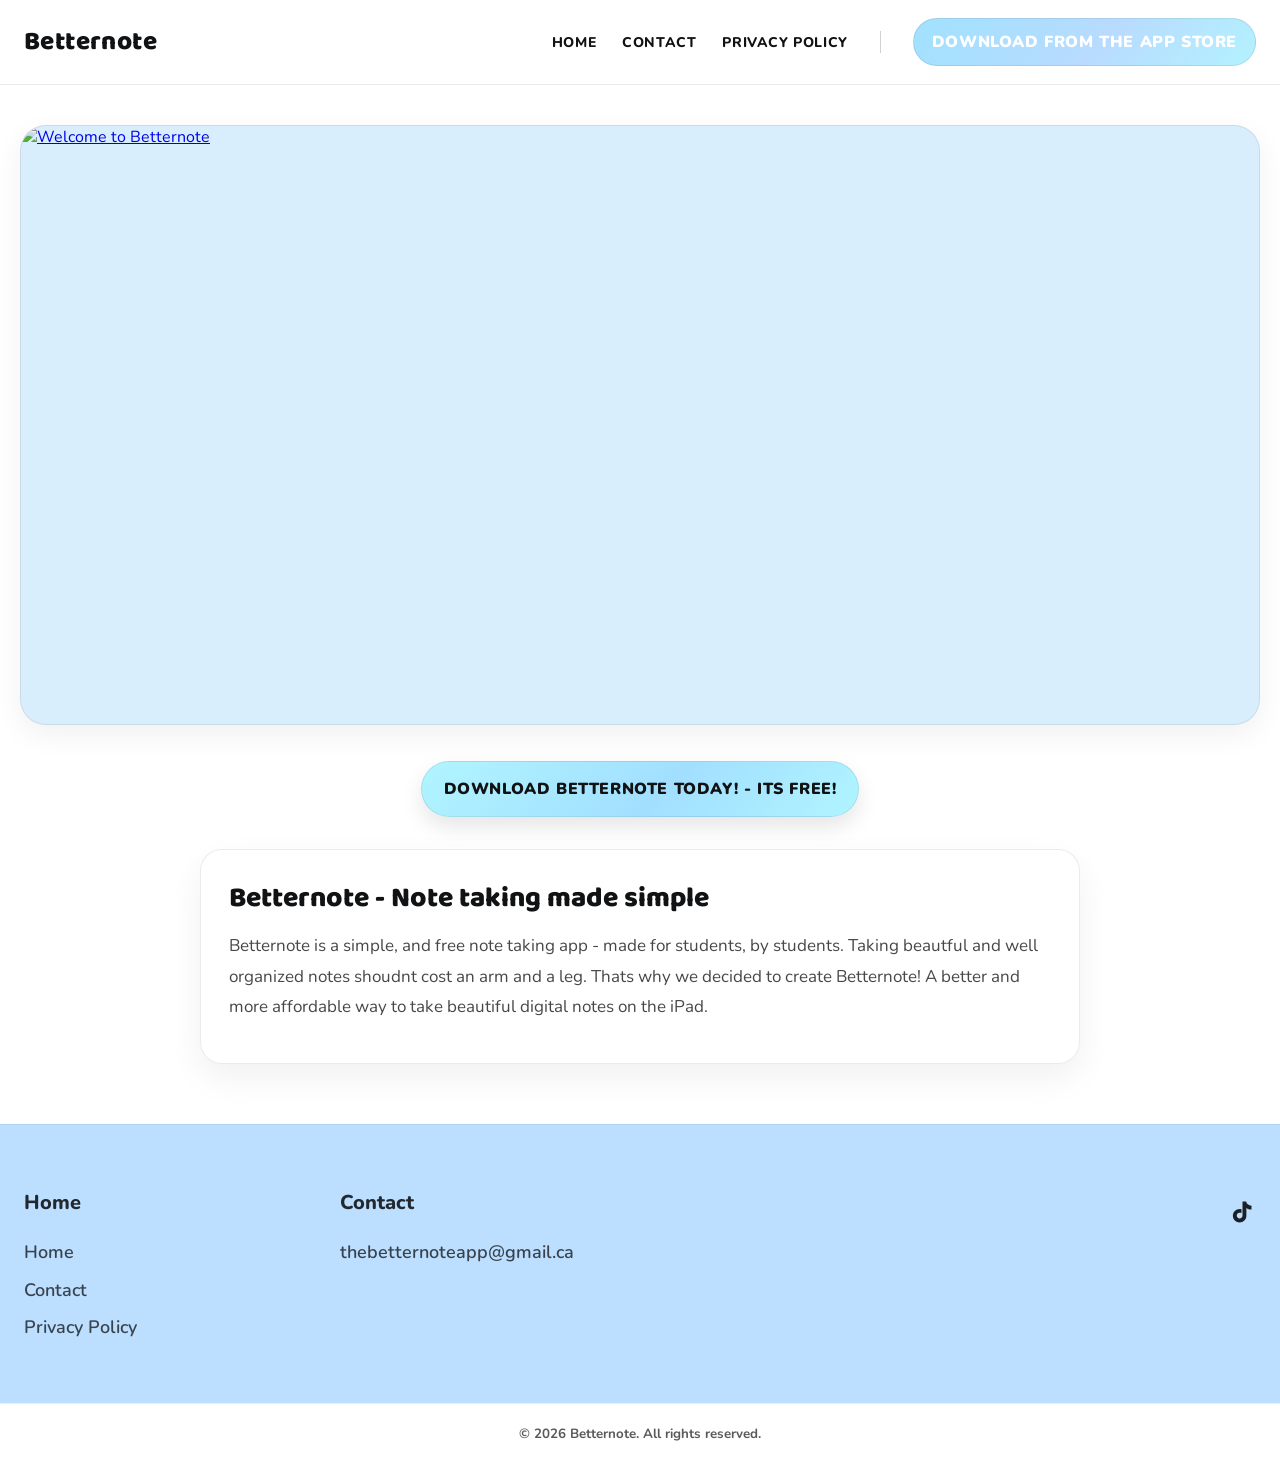
==== index.html @ 7df2964e "Initial Betternote website upload" ====
<!doctype html>
<html lang="en">
<head>
  <meta charset="UTF-8" />
  <meta name="viewport" content="width=device-width, initial-scale=1.0" />
  <title>Betternote</title>

  <!-- Optional: nice rounded fonts -->
  <link rel="preconnect" href="https://fonts.googleapis.com">
  <link rel="preconnect" href="https://fonts.gstatic.com" crossorigin>
  <link href="https://fonts.googleapis.com/css2?family=Baloo+2:wght@500;700;800&family=Nunito:wght@400;700;800&display=swap" rel="stylesheet">

  <link rel="icon" type="image/png" sizes="32x32" href="./ColourMeicon.png">
<link rel="icon" type="image/png" sizes="16x16" href="./ColourMeicon.png">
<link rel="apple-touch-icon" sizes="180x180" href="./ColourMeicon.png">

  <link rel="stylesheet" href="styles.css" />
  <link rel="icon" href="./ColourMeicon.png">
</head>

<body>
  <!-- Top thin bar 
  <div class="topbar">
    <div class="wrap topbar__inner">
      <p>Made for Ipad</p>
    </div>
  </div> -->

  <!-- Main nav -->
  <header class="header">
    <div class="wrap header__inner">
      <a class="brand" href="#">
        <span class="brand__title">Betternote</span>
      </a>

      <button class="navToggle" type="button" aria-label="Open menu" aria-expanded="false" aria-controls="primaryNav">
  ☰
</button>

      <nav class="nav" aria-label="Primary navigation">
        <a href="index.html" class="nav__link">Home</a>
        <a href="contact.html" class="nav__link isActive" aria-current="page">Contact</a>
        <a href="privacy.html" class="nav__link">Privacy Policy</a>


        <span class="nav__divider" aria-hidden="true"></span>

        <a class="nav__cta" href="https://apps.apple.com/ca/app/colourful/id6755753703">Download from the App Store</a>
      </nav>
    </div>
  </header>

  <!-- ✅ Main content (wrap ONLY the inner content, not the whole page) -->
  <main>
    <div class="wrap">
      <section class="hero heroCarousel" aria-roledescription="carousel" aria-label="Homepage hero banners">
        <a class="heroCarousel__link" href="#" aria-label="Open featured banner link">
          <img class="heroCarousel__img" src="./colourful 100k users.png" alt="Welcome to Betternote" />
        </a>

        <div class="heroCarousel__dots" role="tablist" aria-label="Choose banner">
          <!-- JS injects dots -->
        </div>

        <button class="heroCarousel__arrow heroCarousel__arrow--left" type="button" aria-label="Previous banner">
          ‹
        </button>
        <button class="heroCarousel__arrow heroCarousel__arrow--right" type="button" aria-label="Next banner">
          ›
        </button>
      </section>

   <section class="homeCta" aria-label="Download Betternote and app features">
  <div class="homeCta__topRow">
    <a class="homeCta__button"
       href="https://apps.apple.com/ca/app/colourful/id6755753703"
       target="_blank"
       rel="noopener noreferrer">
      Download Betternote today! - Its FREE!
    </a>
  </div>

  

  <div class="homeCta__card">
    <h2 class="homeCta__title">Betternote - Note taking made simple</h2>
    <p class="homeCta__text">
      Betternote is a simple, and free note taking app - made for students, by students. Taking beautful and well organized notes shoudnt cost an arm and a leg.
      Thats why we decided to create Betternote! A better and more affordable way to take beautiful digital notes on the iPad.
    </p>

    
  </div>
</section>


    </div>
  </main>

  <!-- ✅ Mega footer moved OUTSIDE the .wrap so it can stretch full width -->
  <section class="megaFooter" aria-label="Footer links">
    <div class="wrap megaFooter__inner">
      <div class="megaFooter__cols">

        <div class="megaFooter__col">
          <h3 class="megaFooter__title">Home</h3>
          <a class="megaFooter__link" href="./index.html">Home</a>
          <a class="megaFooter__link" href="./contact.html">Contact</a>
          <a class="megaFooter__link" href="./privacy.html">Privacy Policy</a>
        </div>

    

        <div class="megaFooter__col">
  <h3 class="megaFooter__title">Contact</h3>
  <a
    class="megaFooter__link"
    href="mailto:thebetternoteapp@gmail.ca?subject=Betternote%20Support&body=Hi%20Betternote%20team%2C%0A%0A"
  >
    thebetternoteapp@gmail.ca
  </a>
</div>



      </div>

      <div class="megaFooter__social" aria-label="Social links">
        <!-- Replace # with your real links -->
        <a class="socialIcon" href="https://www.tiktok.com/@colourful.app" aria-label="TikTok" target="_blank" rel="noopener noreferrer">
          <svg viewBox="0 0 24 24" aria-hidden="true">
            <path d="M16.7 5.2c1 1 2.3 1.6 3.7 1.7V10c-1.5 0-2.9-.4-4.1-1.2v6.2c0 3-2.4 5.4-5.4 5.4S5.5 18 5.5 15s2.4-5.4 5.4-5.4c.5 0 1 .1 1.5.2v3c-.5-.2-1-.3-1.5-.3-1.3 0-2.3 1-2.3 2.3s1 2.3 2.3 2.3 2.3-1 2.3-2.3V3.5h3c0 .6.2 1.2.5 1.7z"/>
          </svg>
        </a>

      </div>
    </div>
  </section>

  <!-- Your small copyright footer line -->
  <footer class="footer">
    <div class="wrap footer__inner">
      <small>© <span id="year"></span> Betternote. All rights reserved.</small>
    </div>
  </footer>

  <script>
    document.getElementById("year").textContent = new Date().getFullYear();
  </script>

  <script src="script.js"></script>
</body>
</html>
---- styles.css ----
:root{
  --lavender: #EEDFFC;
  --ink: #111214;
  --muted: #6b7280;
  --border: rgba(0,0,0,0.08);
  --wrap: 1400px;

  --heroRadius: 26px;

  --navFont: "Nunito", system-ui, -apple-system, Segoe UI, Roboto, Arial, sans-serif;
  --displayFont: "Baloo 2", "Nunito", system-ui, -apple-system, Segoe UI, Roboto, Arial, sans-serif;

  --blueDark: #1f4f6b;
  --blueMid: #9ec9e4;
  --blueLight: #cfe9fb;

  --ctaBg: #f2f2f2;
}

*{ box-sizing: border-box; }
html,body{ margin:0; padding:0; background:#fff; color:var(--ink); font-family:var(--navFont); }

.wrap{
  max-width: var(--wrap);
  margin: 0 auto;
  padding: 0 22px;
}

.topbar{
  background: var(--pinklight);
  padding: 10px 0;
}
.topbar__inner{
  display:flex;
  justify-content:center;
}
.topbar p{
  margin:0;
  font-weight:700;
  letter-spacing:.2px;
}

.header{
  background:#fff;
  border-bottom: 1px solid var(--border);
}
.header__inner{
  display:flex;
  align-items:center;
  justify-content:space-between;
  gap: 18px;
  padding: 18px 0;
}

.brand{
  text-decoration:none;
  color:var(--ink);
  font-weight: 900;
  letter-spacing: .4px;
  line-height: 0.95;
}
.brand__title{
  display:block;
  font-size: 26px;
  font-family: var(--displayFont);
}

.navToggle{
  display:none;
  border: 1px solid var(--border);
  background:#fff;
  border-radius: 12px;
  padding: 10px 12px;
  font-size: 18px;
}

.nav{
  display:flex;
  align-items:center;
  gap: 26px;
}
.nav__link{
  text-decoration:none;
  color:var(--ink);
  font-weight:800;
  text-transform:uppercase;
  letter-spacing:.6px;
  font-size: 14px;
}
.nav__link:hover{ opacity: .75; }

.nav__divider{
  width: 1px;
  height: 22px;
  background: rgba(0,0,0,0.18);
  display:inline-block;
  margin: 0 6px;
}

.nav__cta{
  text-decoration:none;
  background: linear-gradient(135deg, #a0e2ff 0%, #b8dbff 55%, #b3f2ff 100%);
  color: white;
  font-weight: 900;
  text-transform: uppercase;
  letter-spacing: .6px;
  padding: 12px 18px;
  border-radius: 999px;
  border: 1px solid var(--border);
}
.nav__cta:hover{ filter: brightness(0.98); }

.homeCta__madeFor2{
  color: #c77eee;
  font-weight: 800;
  font-size: 14px;
  letter-spacing: .3px;
}

/* HERO */
.hero{
  margin: 40px 0 70px;
  border-radius: var(--heroRadius);
  border: 1px solid var(--border);
  overflow:hidden;
  box-shadow: 0 10px 30px rgba(0,0,0,0.06);
  min-height: 560px;

  /* blue gingham background */
  background: white;
  background-size: 90px 90px, 90px 90px, auto;
  background-position: 0 0, 0 0, 0 0;
}

.hero__grid{
  display:grid;
  grid-template-columns: 1.05fr 1fr;
  gap: 34px;
  padding: 54px;
  align-items:center;
}

.carousel{
  display:flex;
  flex-direction:column;
  align-items:center;
  gap: 14px;
}

/* This is the “white cover frame” look */
.carousel__frame{
  width: 100%;
  max-width: 520px;
  aspect-ratio: 1 / 1;
  background:#fff;
  border-radius: 10px;
  border: 1px solid rgba(0,0,0,0.12);
  box-shadow: 0 10px 22px rgba(0,0,0,0.10);
  overflow:hidden;
  display:flex;
  align-items:center;
  justify-content:center;
  padding: 18px;
}

.carousel__img{
  width: 100%;
  height: 100%;
  object-fit: contain;
  border-radius: 6px;
  user-select:none;
  -webkit-user-drag:none;
}

.carousel__dots{
  display:flex;
  gap: 10px;
  align-items:center;
  justify-content:center;
}

.dot{
  width: 9px;
  height: 9px;
  border-radius: 999px;
  border: 1px solid rgba(0,0,0,0.35);
  background: rgba(255,255,255,0.75);
  cursor:pointer;
}
.dot[aria-selected="true"]{
  background: rgba(0,0,0,0.40);
}

/* Right-side copy */
.hero__copy{
  text-align:center;
  padding-right: 10px;
}

.hero__kicker{
  font-family: var(--displayFont);
  font-weight: 800;
  font-size: 46px;
  letter-spacing: 2px;
  color: var(--blueDark);
  text-transform: uppercase;
  transform: rotate(-2deg);
  display:inline-block;
  margin-bottom: 14px;

  /* fake stroke-ish look */
  text-shadow:
    -2px -2px 0 rgba(255,255,255,0.90),
     2px -2px 0 rgba(255,255,255,0.90),
    -2px  2px 0 rgba(255,255,255,0.90),
     2px  2px 0 rgba(255,255,255,0.90);
}

.hero__title{
  margin: 0 0 18px;
  font-family: var(--displayFont);
  font-size: 90px;
  letter-spacing: 2px;
  color: var(--blueDark);
  text-transform: uppercase;

  text-shadow:
    -4px -4px 0 rgba(255,255,255,0.95),
     4px -4px 0 rgba(255,255,255,0.95),
    -4px  4px 0 rgba(255,255,255,0.95),
     4px  4px 0 rgba(255,255,255,0.95);
}

.hero__link{
  display:inline-block;
  margin-top: 8px;
  text-decoration:none;
  font-weight: 900;
  letter-spacing: 1px;
  color: var(--blueDark);
  font-size: 18px;
  text-transform: uppercase;
  position:relative;
}
.hero__underline{
  display:block;
  height: 3px;
  width: 54%;
  margin: 6px auto 0;
  background: var(--blueDark);
  border-radius: 999px;
  opacity: 0.8;
}

/* HERO = full image carousel */
.heroCarousel{
  margin: 40px 0 70px;
  position: relative;
  height: 600px;
  width: min(1800px, calc(100vw - 40px));
  box-sizing: border-box;

  border-radius: 26px;
  border: 1px solid rgba(0,0,0,0.08);
  overflow: hidden;
  box-shadow: 0 10px 30px rgba(0,0,0,0.06);
  background: #d9eefc;

  left: 50%;
  transform: translateX(-50%);
}

.heroCarousel__link{
  display: block;
  width: 100%;
  height: 100%;
}

.heroCarousel__img{
  display: block;
  width: 100%;
  height: 100%;
  object-fit: cover;
  object-position: top center;
  user-select: none;
  -webkit-user-drag: none;
}

/* Mobile */
@media (max-width: 768px){
  .heroCarousel{
    margin: 24px 0 40px;
    width: calc(100vw - 24px);
    height: auto;
    border-radius: 18px;
    left: 50%;
    transform: translateX(-50%);
  }

  .heroCarousel__link{
    display: block;
    width: 100%;
    height: auto;
  }

  .heroCarousel__img{
    display: block;
    width: 100%;
    height: 75%;
    object-fit: unset;
  }
}

@media (max-width: 980px){
  .heroCarousel{
    height: 100px;
  }
}
@media (max-width: 560px){
  .heroCarousel{
    height: 200px;
  }
}

@media (max-width: 980px) {
  .homeCta__madeFor{
  object-position: center;
  right: 50%;
  }
}
/* Dots */
.heroCarousel__dots{
  position: absolute;
  left: 50%;
  bottom: 18px;
  transform: translateX(-50%);
  display: flex;
  gap: 10px;
  align-items: center;
  justify-content: center;
}

.heroDot{
  width: 10px;
  height: 10px;
  border-radius: 999px;
  border: 1px solid rgba(0,0,0,0.35);
  background: rgba(255,255,255,0.75);
  cursor: pointer;
}

.heroDot[aria-selected="true"]{
  background: rgba(0,0,0,0.45);
}

/* Arrows 
.heroCarousel__arrow{
  position: absolute;
  top: 50%;
  transform: translateY(-50%);
  width: 44px;
  height: 44px;
  border-radius: 999px;
  border: 1px solid rgba(0,0,0,0.12);
  background: rgba(255,255,255,0.78);
  cursor: pointer;
  font-size: 28px;
  line-height: 1;
  display: grid;
  place-items: center;
}

.heroCarousel__arrow:hover{
  background: rgba(255,255,255,0.92);
}

.heroCarousel__arrow--left{ left: 16px; }
.heroCarousel__arrow--right{ right: 16px; } */




/* Responsive */
@media (max-width: 980px){
  .hero__grid{
    grid-template-columns: 1fr;
    padding: 28px;
  }
  .hero{
    min-height: unset;
  }
  .hero__title{
    font-size: 64px;
  }
  .hero__kicker{
    font-size: 34px;
  }
  .carousel__frame{
    max-width: 520px;
  }
}

/* Mobile nav */
@media (max-width: 860px){
  .navToggle{ display:block; }
  .nav{
    display:none;
    position:absolute;
    left: 0;
    right: 0;
    top: 120px;
    background:#fff;
    border-bottom: 1px solid var(--border);
    padding: 18px 22px;
    flex-direction:column;
    align-items:flex-start;
    gap: 16px;
  }
  .nav.isOpen{ display:flex; }
  .nav__divider{ display:none; }
}

/* LEGAL / PRIVACY PAGE LAYOUT (big side padding + narrow column) */
.legal{
  padding: 64px 0 90px;
}

.legal__inner{
  max-width: 860px;       /* controls how “narrow” the text column is */
  margin: 0 auto;
  padding: 0 64px;        /* big side padding like the screenshot */
}

.legal__header{
  text-align: center;
  margin-bottom: 42px;
}

.legal__title{
  font-family: "Nunito", system-ui, -apple-system, Segoe UI, Roboto, Arial, sans-serif;
  font-size: clamp(34px, 4vw, 52px);
  font-weight: 800;
  margin: 0 0 10px;
}

.legal__updated{
  margin: 0;
  color: rgba(0,0,0,0.65);
  font-size: 16px;
}

.legal__section{
  margin-top: 46px;
}

.legal__section h2{
  font-size: clamp(24px, 2.4vw, 36px);
  font-weight: 800;
  margin: 0 0 14px;
}

.legal__section p,
.legal__section li{
  font-size: 17px;
  line-height: 1.75;
  color: rgba(0,0,0,0.80);
}

.legal__section ul{
  margin: 14px 0 0 22px;
}

/* make it still feel spacious on mobile */
@media (max-width: 720px){
  .legal{
    padding: 44px 0 70px;
  }
  .legal__inner{
    padding: 0 20px;     /* smaller padding on small screens */
  }
}

/* ===== Artists Page ===== */
.artistsPage{
  padding: 10px 0 90px;
  background: #ffe3f4;
}

.artistsHeader{
  text-align: center;
  margin: 10px auto 34px;
  max-width: 860px;
  padding: 0 16px;
}

.artistsHeader__title{
  font-family: "Baloo 2", "Nunito", system-ui, -apple-system, Segoe UI, Roboto, Arial, sans-serif;
  font-weight: 800;
  font-size: clamp(36px, 4vw, 56px);
  margin: 0 0 6px;
}

.artistsHeader__subtitle{
  margin: 0;
  color: rgba(0,0,0,0.65);
  font-size: 17px;
  line-height: 1.7;
}

/* Big padded block (matches your inspo) */
.artistBlock{
  display: grid;
  grid-template-columns: 520px 1fr;
  gap: 44px;
  align-items: start;

  padding: 44px;
  margin: 26px 0;

  border-radius: 28px;
  border: 1px solid rgba(0,0,0,0.08);
  background: #fff;
  box-shadow: 0 14px 34px rgba(0,0,0,0.06);
}

.artistBlock--program{
  background: #ffe3f4;
}

/* Left media area with soft blue “gingham” vibe 
.artistBlock__media{
  position: relative;
  border-radius: 24px;
  padding: 34px;
  overflow: hidden;

  background:
    linear-gradient(90deg, rgba(255,255,255,0.26) 0 50%, rgba(255,255,255,0.10) 50% 100%),
    linear-gradient(0deg, rgba(255,255,255,0.26) 0 50%, rgba(255,255,255,0.10) 50% 100%),
    linear-gradient(0deg, #d9f0ff, #d9f0ff);
  background-size: 90px 90px, 90px 90px, auto;
}
  */

.artistBlock__coverFrame{
  background: #fff;
  border-radius: 14px;
  border: 1px solid rgba(0,0,0,0.10);
  box-shadow: 0 14px 26px rgba(0,0,0,0.10);
  padding: 18px;
}

.artistBlock__cover{
  width: 100%;
  height: auto;
  display: block;
  border-radius: 10px;
  object-fit: contain;
}

/* Small badge in bottom-left like “40 pages” */
.artistBlock__badge{
  position: absolute;
  left: 18px;
  bottom: 18px;

  background: rgba(255,255,255,0.85);
  border: 1px solid rgba(0,0,0,0.10);
  border-radius: 10px;
  padding: 8px 12px;

  font-weight: 800;
  letter-spacing: 0.6px;
  font-size: 13px;
}

/* Right side */
.artistBlock__title{
  font-family: "Baloo 2", "Nunito", system-ui, -apple-system, Segoe UI, Roboto, Arial, sans-serif;
  font-weight: 800;
  font-size: clamp(28px, 2.6vw, 44px);
  margin: 6px 0 14px;
}

.artistBlock__cta{
  display: block;
  width: 100%;
  text-align: center;

  padding: 18px 18px;
  border-radius: 14px;

  background: #e8dcff; /* soft lavender like your inspo */
  color: #1a1a1a;
  text-decoration: none;

  font-weight: 900;
  letter-spacing: 0.4px;
  font-size: 22px;

  border: 1px solid rgba(0,0,0,0.06);
  box-shadow: 0 10px 18px rgba(0,0,0,0.06);
  margin-bottom: 18px;
}

.artistBlock__cta:hover{
  filter: brightness(0.98);
}

.artistBlock__text p{
  margin: 0 0 14px;
  color: rgba(0,0,0,0.70);
  font-size: 17px;
  line-height: 1.85;
}

/* Responsive: stack on smaller screens */
@media (max-width: 980px){
  .artistBlock{
    grid-template-columns: 1fr;
    padding: 26px;
    gap: 26px;
  }
  .artistBlock__media{
    padding: 22px;
  }
  .artistBlock__cta{
    font-size: 20px;
  }
}

/* ===== Mega Footer (like your screenshot) ===== */
.megaFooter{
  background: #bcdeff; /* soft lavender */
  padding: 64px 0 56px;
  border-top: 1px solid rgba(0,0,0,0.05);
}

.megaFooter__inner{
  display: flex;
  align-items: flex-start;
  justify-content: space-between;
  gap: 32px;
}

.megaFooter__cols{
  display: grid;
  grid-template-columns: repeat(3, minmax(180px, 240px));
  gap: 76px;
}

.megaFooter__title{
  font-family: "Nunito", system-ui, -apple-system, Segoe UI, Roboto, Arial, sans-serif;
  font-weight: 800;
  font-size: 20px;
  margin: 0 0 18px;
  color: rgba(0,0,0,0.82);
}

.megaFooter__link{
  display: block;
  text-decoration: none;
  color: rgba(0,0,0,0.70);
  font-size: 18px;
  line-height: 2.1;
  font-weight: 600;
}

.megaFooter__link:hover{
  text-decoration: underline;
  text-underline-offset: 5px;
}

/* Social icons row */
.megaFooter__social{
  display: flex;
  gap: 22px;
  align-items: center;
  padding-top: 8px; /* aligns with headings */
}

.socialIcon{
  width: 30px;
  height: 30px;
  display: inline-flex;
  align-items: center;
  justify-content: center;
  color: #000;
  opacity: 0.85;
  text-decoration: none;
}

.socialIcon svg{
  width: 30px;
  height: 30px;
  fill: currentColor;
}

.socialIcon:hover{
  opacity: 1;
  transform: translateY(-1px);
}

/* Bottom mini-footer */
.footer{
  background: #fff;
  border-top: 1px solid rgba(0,0,0,0.06);
  padding: 18px 0 40px; /* bottom padding adds space under the © line */
}

.footer__inner{
  text-align: center;
  color: rgba(0,0,0,0.65);
  font-weight: 700;
}

/* Responsive */
@media (max-width: 980px){
  .megaFooter__inner{
    flex-direction: column;
    gap: 34px;
  }

  .megaFooter__cols{
    grid-template-columns: 1fr;
    gap: 28px;
  }

  .megaFooter__social{
    padding-top: 0;
  }
}

/* ===== Contact Page (artist-block style) ===== */
.contactPage{
  padding: 56px 0 90px;
}

.contactBlock{
  display: grid;
  grid-template-columns: 520px 1fr;
  gap: 44px;
  align-items: start;

  padding: 44px;
  margin: 10px 0 26px;

  border-radius: 28px;
  border: 1px solid rgba(0,0,0,0.08);
  background: #d2f2ff;
  box-shadow: 0 14px 34px rgba(0,0,0,0.06);
}

/* Left panel background (soft blue gingham vibe) 
.contactBlock__media{
  position: relative;
  border-radius: 24px;
  padding: 34px;
  overflow: hidden;

  background:
    linear-gradient(90deg, rgba(255,255,255,0.26) 0 50%, rgba(255,255,255,0.10) 50% 100%),
    linear-gradient(0deg, rgba(255,255,255,0.26) 0 50%, rgba(255,255,255,0.10) 50% 100%),
    linear-gradient(0deg, #d9f0ff, #d9f0ff);
  background-size: 90px 90px, 90px 90px, auto;
}
*/

/* The actual form card */
.contactCard{
  background: #fff;
  border-radius: 14px;
  border: 1px solid rgba(0,0,0,0.10);
  box-shadow: 0 14px 26px rgba(0,0,0,0.10);
  padding: 22px;
}

.contactCard__title{
  font-family: "Nunito", system-ui, -apple-system, Segoe UI, Roboto, Arial, sans-serif;
  font-weight: 800;
  font-size: 22px;
  margin: 0 0 16px;
  text-align: center;
}

/* Form styling */
.contactForm .field{
  margin-bottom: 14px;
}

/* Form styling */
.contactForm .field1{
  margin-bottom: 14px;
  
}

.contactForm label{
  display: block;
  font-weight: 800;
  font-size: 12px;
  letter-spacing: 0.5px;
  text-transform: uppercase;
  color: rgba(0,0,0,0.60);
  margin-bottom: 8px;
}

.contactForm input,
.contactForm select,
.contactForm textarea{
  width: 100%;
  border-radius: 12px;
  border: 1px solid rgba(0,0,0,0.12);
  padding: 12px 12px;
  font-size: 16px;
  font-family: "Nunito", system-ui, -apple-system, Segoe UI, Roboto, Arial, sans-serif;
  outline: none;
  background: #fff;
}

.contactForm textarea{
  resize: vertical;
  min-height: 140px;
}

.contactForm input:focus,
.contactForm select:focus,
.contactForm textarea:focus{
  border-color: rgba(152, 120, 255, 0.55);
  box-shadow: 0 0 0 4px rgba(152, 120, 255, 0.18);
}

.contactForm__submit{
  width: 100%;
  margin-top: 6px;
  border: none;
  border-radius: 999px;
  padding: 14px 18px;
  font-weight: 900;
  font-size: 15px;
  letter-spacing: 0.4px;
  cursor: pointer;
  background: #1f1f1f;
  color: #fff;
}

.contactForm__submit:hover{
  filter: brightness(1.06);
}

.contactForm__hint{
  margin: 12px 0 0;
  font-size: 14px;
  color: rgba(0,0,0,0.62);
  text-align: center;
}

.contactForm__hint a{
  color: rgba(0,0,0,0.82);
  font-weight: 800;
  text-decoration: underline;
  text-underline-offset: 4px;
}

/* Right side text */
.contactBlock__content{
  padding-top: 6px;
}

.contactBlock__title{
  font-family: "Baloo 2", "Nunito", system-ui, -apple-system, Segoe UI, Roboto, Arial, sans-serif;
  font-weight: 800;
  font-size: clamp(34px, 3.2vw, 54px);
  margin: 0 0 14px;
}

.contactBlock__text{
  margin: 0 0 18px;
  color: rgba(0,0,0,0.72);
  font-size: 18px;
  line-height: 1.85;
  max-width: 520px;
}

.contactBlock__bullets{
  margin: 0;
  padding-left: 18px;
  color: rgba(0,0,0,0.68);
  font-size: 16px;
  line-height: 1.9;
}

/* Responsive */
@media (max-width: 980px){
  .contactBlock{
    grid-template-columns: 1fr;
    padding: 26px;
    gap: 26px;
  }
  .contactBlock__media{
    padding: 22px;
  }
}

/* ===== Mobile Friendly Defaults ===== */
* { box-sizing: border-box; }
img { max-width: 100%; height: auto; display: block; }
html, body { overflow-x: hidden; }

/* Keep wrap comfy on mobile */
.wrap{
  padding-left: 24px;
  padding-right: 24px;
}

@media (max-width: 720px){
  .wrap{
    padding-left: 16px;
    padding-right: 16px;
  }
}

/* ===== Header / Nav (mobile menu) ===== */
.navToggle{
  display: none; /* desktop default */
  border: 0;
  background: transparent;
  font-size: 28px;
  line-height: 1;
  padding: 10px 12px;
  border-radius: 12px;
}

@media (max-width: 900px){
  .header__inner{
    gap: 12px;
  }

  .navToggle{
    display: inline-flex;
    align-items: center;
    justify-content: center;
    margin-left: auto;
  }

  /* hide the nav by default on mobile */
  .nav{
    display: none;
  }

  /* show when opened */
  body.nav-open .nav{
    display: flex;
    flex-direction: column;
    gap: 10px;

    position: absolute;
    left: 16px;
    right: 16px;
    top: 72px;                 /* adjust if your header height differs */
    z-index: 999;

    padding: 14px;
    border-radius: 18px;
    background: #fff;
    border: 1px solid rgba(0,0,0,0.10);
    box-shadow: 0 18px 40px rgba(0,0,0,0.12);

    max-height: calc(100vh - 110px);
    overflow: auto;
  }

  .nav__link{
    padding: 12px 14px; /* bigger tap targets */
    border-radius: 14px;
  }

  .nav__divider{
    display: none;
  }

  .nav__cta{
    width: 100%;
    text-align: center;
    padding: 14px 16px;
    border-radius: 999px;
  }
}





/* ===== Artist blocks stack nicely ===== */
@media (max-width: 900px){
  .artistBlock{
    grid-template-columns: 1fr !important;
    gap: 22px !important;
    padding: 26px !important;
  }

  .artistBlock__media{
    padding: 18px !important;
  }

  .artistBlock__content{
    padding-top: 0 !important;
  }
}

/* ===== Contact block stack nicely (you already have this, but this reinforces it) ===== */
@media (max-width: 980px){
  .contactBlock{
    grid-template-columns: 1fr !important;
  }
}

/* ===== Mega footer mobile ===== */
@media (max-width: 980px){
  .megaFooter{
    padding: 44px 0 40px;
  }

  .megaFooter__inner{
    gap: 22px;
  }

  .megaFooter__cols{
    grid-template-columns: 1fr !important;
    gap: 18px !important;
  }

  .megaFooter__social{
    flex-wrap: wrap;
    gap: 14px;
  }
}

/* ===== Small footer spacing ===== */
@media (max-width: 720px){
  .footer{
    padding-bottom: 26px;
  }
}
/* ===== Home CTA under carousel ===== */
.homeCta{
  margin: -34px 0 60px;          /* pulls it closer to the carousel */
  display: grid;
  gap: 18px;
  justify-items: center;
}

.homeCta__button{
  display: inline-flex;
  align-items: center;
  justify-content: center;
  text-decoration: none;

  /* ✅ Gradient background */
  background: linear-gradient(135deg, #b1f5ff 0%, #a2dfff 55%, #b1f5ff 100%);
  color: var(--ink);
  font-weight: 900;
  letter-spacing: .6px;
  text-transform: uppercase;

  padding: 16px 22px;
  border-radius: 999px;
  border: 1px solid var(--border);
  box-shadow: 0 10px 22px rgba(0,0,0,0.10);
}

.homeCta__button:hover{
  filter: brightness(0.98);
}

.homeCta__card{
  width: 100%;
  max-width: 880px;
  background: #fff;
  border: 1px solid rgba(0,0,0,0.08);
  border-radius: 22px;
  box-shadow: 0 14px 34px rgba(0,0,0,0.06);
  padding: 26px 28px;
}

.homeCta__title{
  font-family: var(--displayFont);
  font-weight: 800;
  font-size: clamp(22px, 2.2vw, 32px);
  margin: 0 0 10px;
}

.homeCta__text{
  margin: 0 0 14px;
  color: rgba(0,0,0,0.72);
  font-size: 17px;
  line-height: 1.8;
}

.homeCta__list{
  margin: 0;
  padding-left: 18px;
  color: rgba(0,0,0,0.72);
  font-size: 16px;
  line-height: 1.95;
}

.homeCta__list strong{
  color: rgba(0,0,0,0.86);
}

/* Mobile spacing */
@media (max-width: 720px){
  .homeCta{
    margin: -18px 0 46px;
    gap: 14px;
  }

  .homeCta__card{
    padding: 18px 18px;
    border-radius: 18px;
  }

  .homeCta__button{
    width: 100%;
    max-width: 520px;
    text-align: center;
  }
}

.homeCta__topRow{
  display: flex;
  align-items: center;
  justify-content: flex-start;
  gap: 14px;
  flex-wrap: wrap;
  margin-bottom: 14px;
}

.homeCta__madeFor{
  font-weight: 800;
  font-size: 14px;
  color: rgba(0,0,0,0.65);
  letter-spacing: .3px;
}

.brand__title{
  white-space: nowrap;
}

.nav__link{
  white-space: nowrap;
}

.videoFrame{
  position: relative;
  width: 100%;
  aspect-ratio: 16 / 9;
  overflow: hidden;
  border-radius: 10px;
  background: #000;
}

.videoFrame iframe{
  position: absolute;
  inset: 0;
  width: 100%;
  height: 100%;
  border: 0;
}
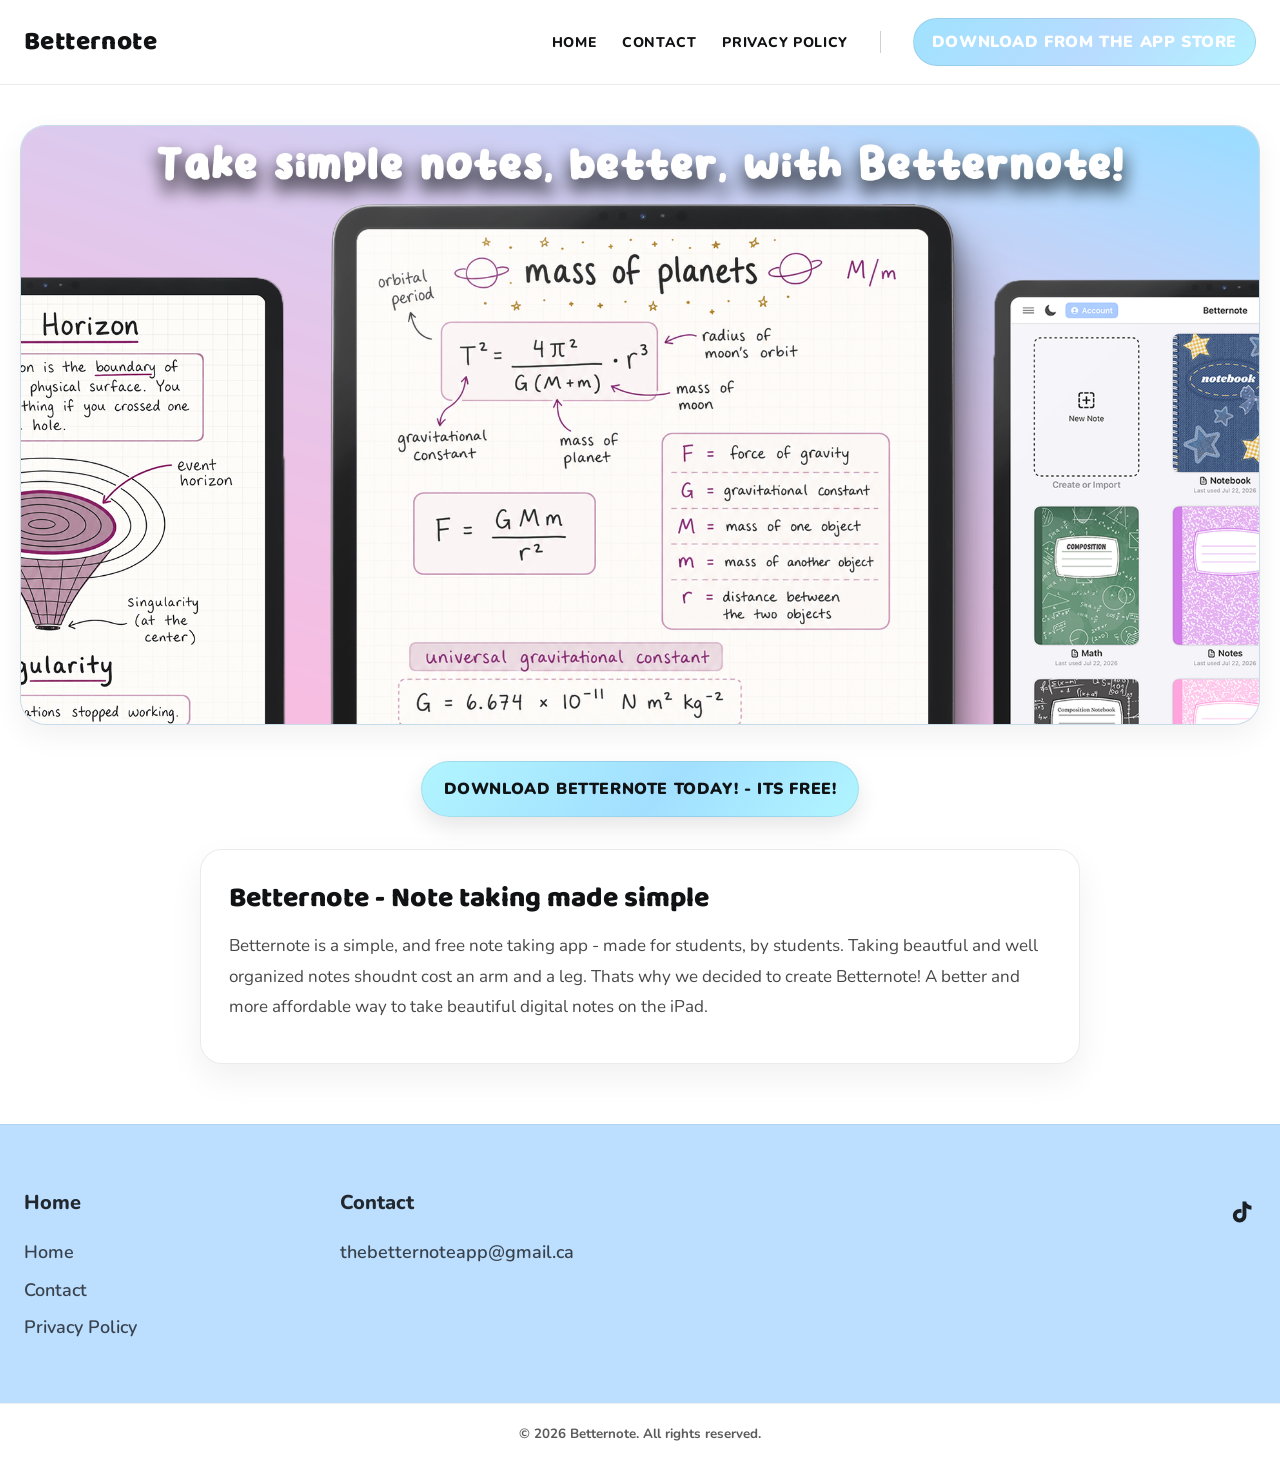
==== commit 0264cfd2: "Update Betternote homepage" ====
--- a/index.html
+++ b/index.html
@@ -55,7 +55,7 @@
     <div class="wrap">
       <section class="hero heroCarousel" aria-roledescription="carousel" aria-label="Homepage hero banners">
         <a class="heroCarousel__link" href="#" aria-label="Open featured banner link">
-          <img class="heroCarousel__img" src="./colourful 100k users.png" alt="Welcome to Betternote" />
+          <img class="heroCarousel__img" src="./betternote website banner.png" alt="Welcome to Betternote" />
         </a>
 
         <div class="heroCarousel__dots" role="tablist" aria-label="Choose banner">
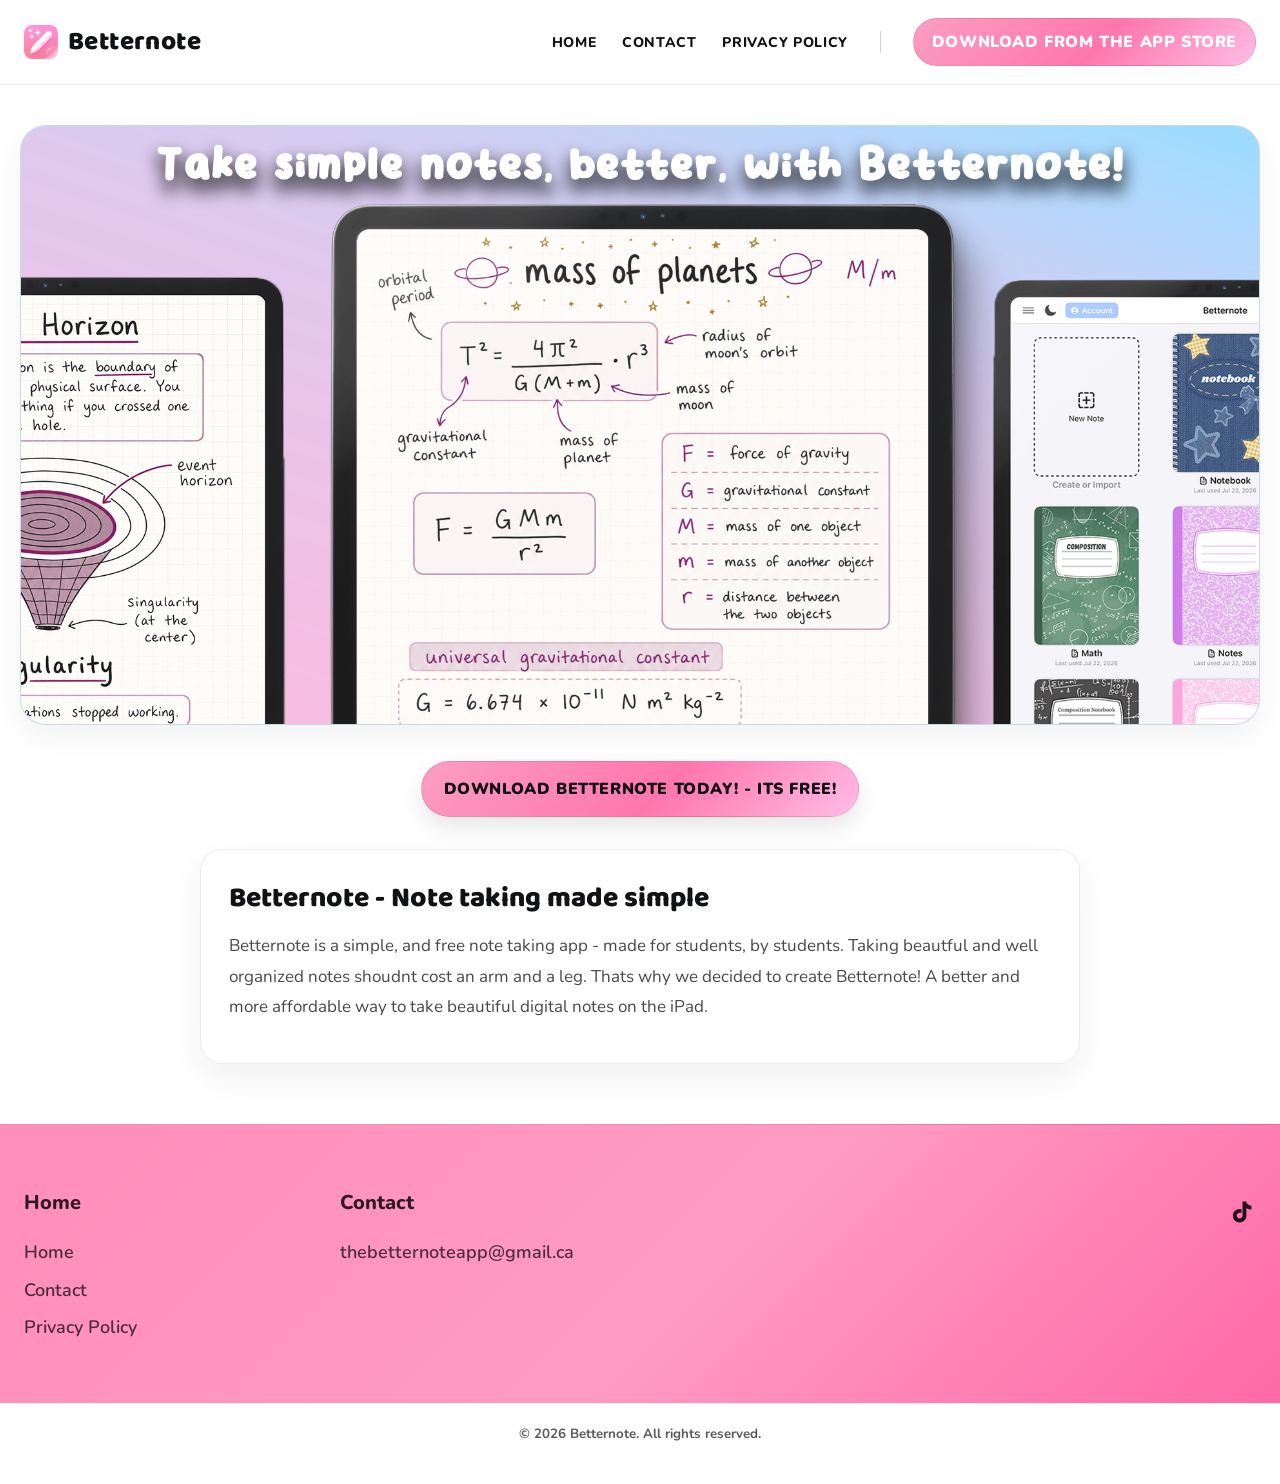
==== commit 69ba3bae: "Add Betternote logo to website header" ====
--- a/index.html
+++ b/index.html
@@ -10,9 +10,9 @@
   <link rel="preconnect" href="https://fonts.gstatic.com" crossorigin>
   <link href="https://fonts.googleapis.com/css2?family=Baloo+2:wght@500;700;800&family=Nunito:wght@400;700;800&display=swap" rel="stylesheet">
 
-  <link rel="icon" type="image/png" sizes="32x32" href="./ColourMeicon.png">
-<link rel="icon" type="image/png" sizes="16x16" href="./ColourMeicon.png">
-<link rel="apple-touch-icon" sizes="180x180" href="./ColourMeicon.png">
+  <link rel="icon" type="image/png" sizes="32x32" href="./Betternote Sunset Pink Icon.png">
+<link rel="icon" type="image/png" sizes="16x16" href="./Betternote Sunset Pink Icon.png">
+<link rel="apple-touch-icon" sizes="180x180" href="./Betternote Sunset Pink Icon.png">
 
   <link rel="stylesheet" href="styles.css" />
   <link rel="icon" href="./ColourMeicon.png">
@@ -27,15 +27,28 @@
   </div> -->
 
   <!-- Main nav -->
-  <header class="header">
-    <div class="wrap header__inner">
-      <a class="brand" href="#">
-        <span class="brand__title">Betternote</span>
-      </a>
+<header class="header">
+  <div class="wrap header__inner">
 
-      <button class="navToggle" type="button" aria-label="Open menu" aria-expanded="false" aria-controls="primaryNav">
-  ☰
-</button>
+    <a class="brand" href="#">
+      <img
+        class="brand__logo"
+        src="./Betternote Sunset Pink Icon.png"
+        alt=""
+        aria-hidden="true"
+      >
+      <span class="brand__title">Betternote</span>
+    </a>
+
+    <button
+      class="navToggle"
+      type="button"
+      aria-label="Open menu"
+      aria-expanded="false"
+      aria-controls="primaryNav"
+    >
+      ☰
+    </button>
 
       <nav class="nav" aria-label="Primary navigation">
         <a href="index.html" class="nav__link">Home</a>
--- a/styles.css
+++ b/styles.css
@@ -99,7 +99,7 @@
 
 .nav__cta{
   text-decoration:none;
-  background: linear-gradient(135deg, #a0e2ff 0%, #b8dbff 55%, #b3f2ff 100%);
+  background: linear-gradient(135deg, #fb9ec1 0%, #ff76ad 55%, #ffbde5 100%);
   color: white;
   font-weight: 900;
   text-transform: uppercase;
@@ -111,7 +111,7 @@
 .nav__cta:hover{ filter: brightness(0.98); }
 
 .homeCta__madeFor2{
-  color: #c77eee;
+  color: #ff9fc9;
   font-weight: 800;
   font-size: 14px;
   letter-spacing: .3px;
@@ -631,7 +631,7 @@
 
 /* ===== Mega Footer (like your screenshot) ===== */
 .megaFooter{
-  background: #bcdeff; /* soft lavender */
+  background: linear-gradient(135deg, #ff8eb9 0%, #ff9bc3 55%, #ff69a7 100%);
   padding: 64px 0 56px;
   border-top: 1px solid rgba(0,0,0,0.05);
 }
@@ -747,7 +747,7 @@
 
   border-radius: 28px;
   border: 1px solid rgba(0,0,0,0.08);
-  background: #d2f2ff;
+  background: #ff9eca;
   box-shadow: 0 14px 34px rgba(0,0,0,0.06);
 }
 
@@ -919,6 +919,7 @@
   }
 }
 
+
 /* ===== Header / Nav (mobile menu) ===== */
 .navToggle{
   display: none; /* desktop default */
@@ -1056,7 +1057,7 @@
   text-decoration: none;
 
   /* ✅ Gradient background */
-  background: linear-gradient(135deg, #b1f5ff 0%, #a2dfff 55%, #b1f5ff 100%);
+  background: linear-gradient(135deg, #fb9ec1 0%, #ff76ad 55%, #ffbde5 100%);
   color: var(--ink);
   font-weight: 900;
   letter-spacing: .6px;
@@ -1167,3 +1168,24 @@
   height: 100%;
   border: 0;
 }
+
+.brand {
+  display: inline-flex;
+  align-items: center;
+  gap: 10px;
+  color: inherit;
+  text-decoration: none;
+}
+
+.brand__logo {
+  width: 34px;
+  height: 34px;
+  object-fit: cover;
+  border-radius: 8px;
+  flex-shrink: 0;
+}
+
+.brand__title {
+  line-height: 1;
+}
+
